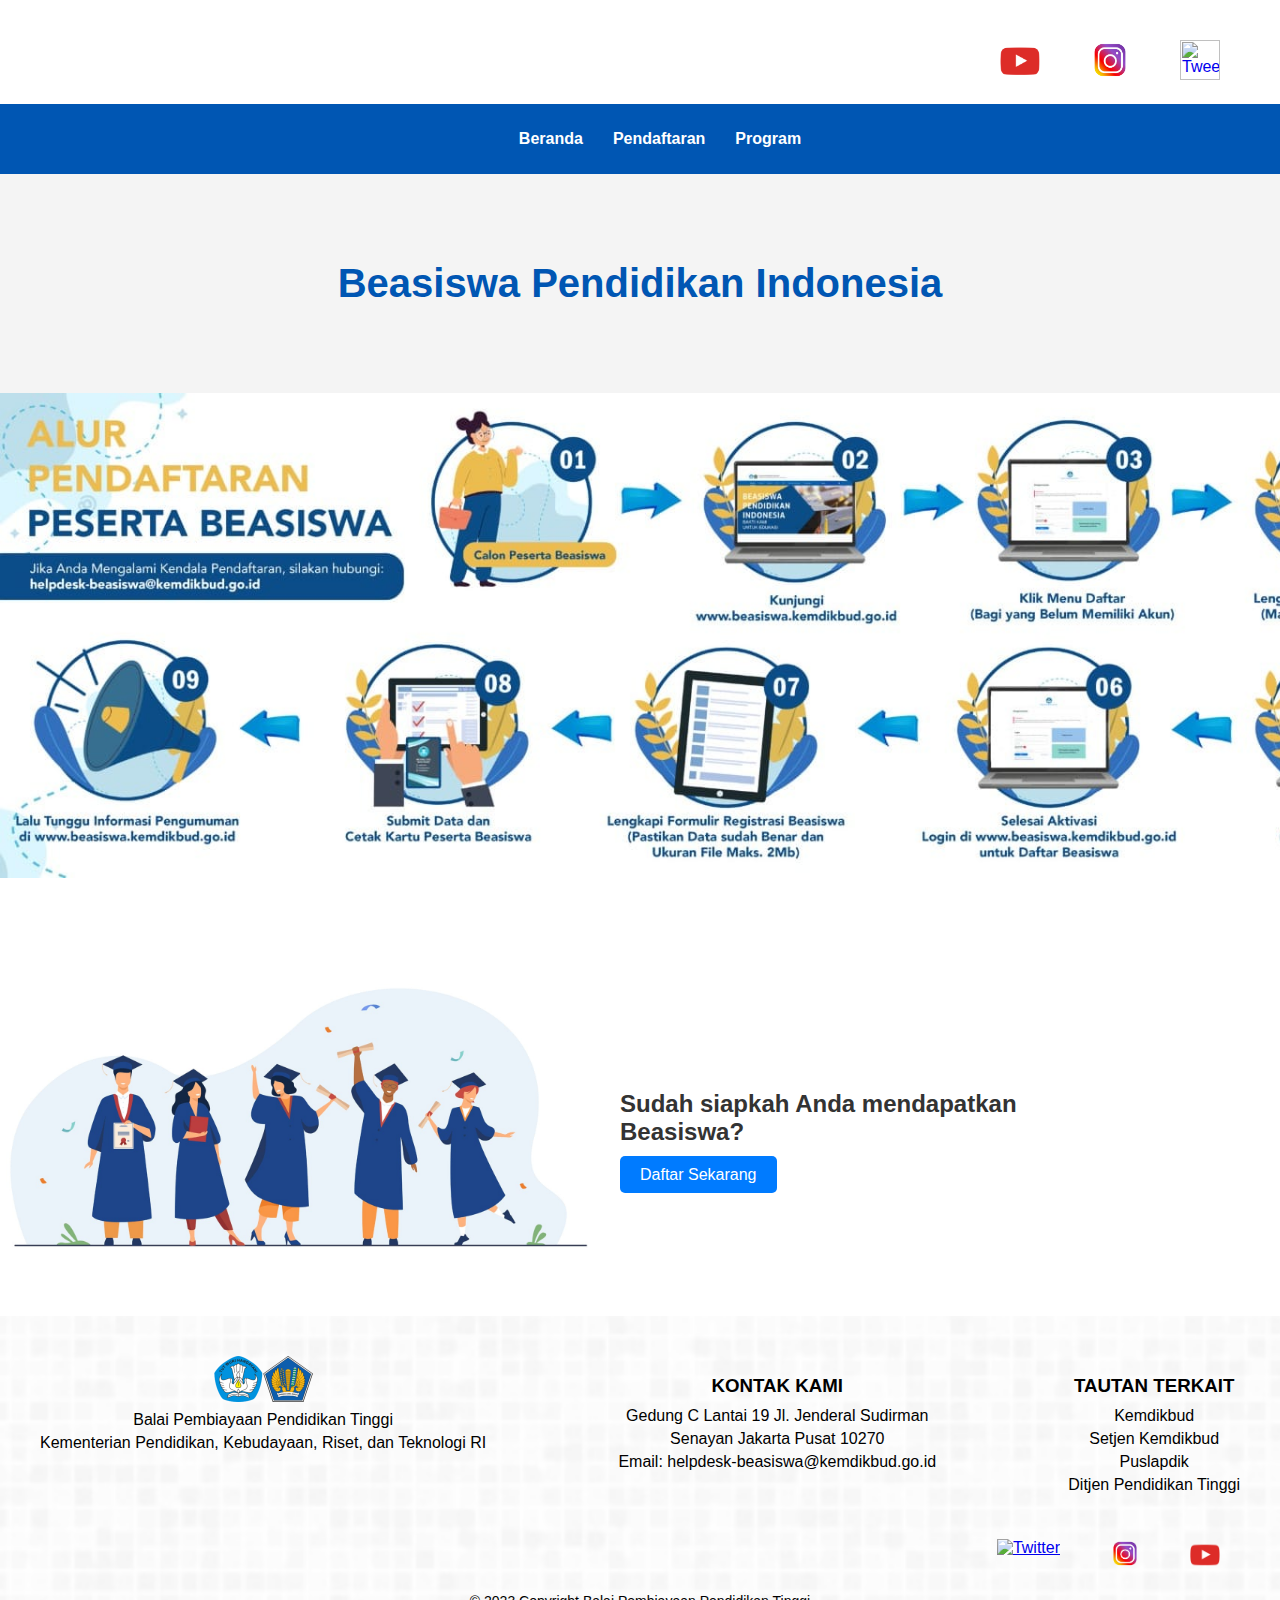
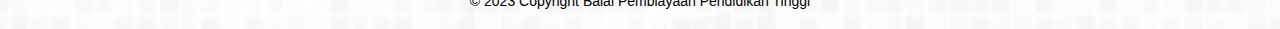
==== Tugas2/Index_2309106130.html @ 88e5c572 "Add files via upload" ====
<!DOCTYPE html>
<html lang="en">
<head>
    <link rel="stylesheet" href="Tugas.css">
    <link rel="preconnect" href="https://fonts.googleapis.com" />
    <link rel="preconnect" href="https://fonts.gstatic.com" crossorigin />
    <link
      href="https://fonts.googleapis.com/css2?family=Poppins:ital,wght@0,100;0,200;0,300;0,400;0,500;0,600;0,700;0,800;0,900;1,100;1,200;1,300;1,400;1,500;1,600;1,700;1,800;1,900&display=swap"
      rel="stylesheet"
    />
</head>
    
<body>
    <div class="header">
        <div class="Logo">
            <img src="Logo.png" alt="" align="left">
        </div>
        
        <div class="social-media">
            <div class="YT">
            <a  href="https://youtube.com/@puslapdikkemendikbudri?si=_jgeTI9poXwZzDVU" target="_blank">
                <img src="YT.png" title="YouTube" style="width:40px; height:40px;"></a>
            </div>
            <div class="IG">
            <a  href="https://www.instagram.com/puslapdik_dikbud?utm_source=ig_web_button_share_sheet&igsh=ZDNlZDc0MzIxNw==" target="_blank">
                <img src="IG.png" title="Instagram" style="width:40px; height:40px;"></a>
            </div>
            <div class="TWT">
            <a  href="https://twitter.com/puslapdik" target="_blank">
                <img src="tweet.png" title="Tweet" style="width:40px; height:40px;"></a>
            </div>
        </div>
    </div>

    <nav>
        <ul>
            <li><a href="Tugas2.html" >Beranda</a><br></li>
            <li><a href="identitasMahasiswa.html" >Pendaftaran</a><br></li>
            <li><a href="Program.html" >Program</a><br></li>
        </ul>
    </nav>

    <div class="banner">
        <h1> Beasiswa Pendidikan Indonesia</h1>
    </div>


    <div class="body">
        <div class="Alur">
            <img src="ALur.jpg" alt="" >
        </div>
    </div>

    <div class="Toga">
        <div class="Toga-content">
            <img src="Toga.jpg" alt="">
            <div class="Text">
                <h1>Sudah siapkah Anda mendapatkan Beasiswa?</h1>
                <div class="button">
                    <a href="identitasMahasiswa.html" class="btn">Daftar Sekarang</a>
                </div>
            </div>
        </div>
    </div>
    
    
 

    <footer class="footer-background">
        <div class="footer-container">
            <div class="footer-section">
                <img src="logo.png" alt="Logo" style="width: 100px;">
                <p>Balai Pembiayaan Pendidikan Tinggi</p>
                <p>Kementerian Pendidikan, Kebudayaan, Riset, dan Teknologi RI</p>
            </div>
            <div class="footer-section">
                <h3>KONTAK KAMI</h3>
                <p>Gedung C Lantai 19 Jl. Jenderal Sudirman</p>
                <p>Senayan Jakarta Pusat 10270</p>
                <p>Email: <a href=" mailto:helpdesk-beasiswa@kemdikbud.go.id">helpdesk-beasiswa@kemdikbud.go.id</a></p>
            </div>
            <div class="footer-section">
                <h3>TAUTAN TERKAIT</h3>
                <p><a href="https://www.kemdikbud.go.id/" target="_blank">Kemdikbud</a></p>
                <p><a href="https://setjen.kemdikbud.go.id/" target="_blank">Setjen Kemdikbud</a></p>
                <p><a href="https://puslapdik.kemdikbud.go.id/" target="_blank">Puslapdik</a></p>
                <p><a href="https://dikti.kemdikbud.go.id/" target="_blank">Ditjen Pendidikan Tinggi</a></p>
            </div>

        </div>
        <div class="social-media">
            <div class="YT">
            <a href="https://youtube.com/@puslapdikkemendikbudri?si=_jgeTI9poXwZzDVU">
                <img src="tweet.png" alt="Twitter" target="_blank"></a>
            </div>
            <div class="IG">
            <a href="https://www.instagram.com/puslapdik_dikbud?utm_source=ig_web_button_share_sheet&igsh=ZDNlZDc0MzIxNw==">
                <img src="IG.png" alt="Instagram" target="_blank"></a>
            </div>
            <div class="TWT">
            <a href="https://twitter.com/puslapdik">
                <img src="YT.png" alt="YouTube" target="_blank"></a>
            </div>    
        </div>
        <div class="copyright">
            &copy; 2023 Copyright Balai Pembiayaan Pendidikan Tinggi
        </div>
    </footer>
</body>
</html>
---- Tugas2/Tugas.css ----
body {
    font-family:Arial,sans-serif;
    margin: 0;
    padding: 0;
}

.header {
    display: flex;
    justify-content: space-between;
    align-items: center;
    padding: 20px;
    background-color: #fff;
}

.Logo {
    display: flex;
    align-items: center;
}

.social-media {
    display: flex;
    justify-content: flex-end;
    gap: 10px;
    
}

.YT:hover{
    transform: scale(1.05);
}
.IG:hover{
    transform: scale(1.05);
}
.TWT:hover{
    transform: scale(1.05);
}
.social-media a {
    margin: 0;
}

nav {
    background-color: #0056b3;
    padding: 10px 0;
}

nav ul {
    list-style-type: none;
    display: flex;
    justify-content: center;
}

nav ul li {
    margin: 0 15px;
}

nav ul li a {
    color: #fff;
    text-decoration: none;
    font-weight: bold;
}

nav ul li a:hover {
    text-decoration: underline;
}

.banner {
    background-color: #f4f4f4;
    text-align: center;
    padding: 60px 0;
}
.banner h1 {
    color: #0056b3;
    font-size: 2.5rem;
}

body {
    font-family: Arial, sans-serif;
}
.Alur img{
    background-position: top;
    width: 1500px;
}

.Toga {
    padding-top: 60px;
}

.Toga-content {
    display: flex;
    align-items: center;
    align-items: left;
    justify-content: space-between;
    
}

.Toga img {
    width: 600px;
}

.Text {
    margin-left: 20px; 
    text-align: left;
}

.Text h1 {
    font-size: 24px;
    color: #333;
    margin-left: opx;
    margin-right: 250px;
    
}

.button {
    margin-top: 20px;
    
}

.btn {
    padding: 10px 20px;
    font-size: 16px;
    color: white;
    background-color: #007bff;
    border: none;
    border-radius: 5px;
    cursor: pointer;
    text-decoration: none;
}

.button:hover {
    transform: scale(1.05);
    
}

.footer-background{
    background-image: url('footer.png');
    padding: 20px;
    background-repeat: no-repeat;
    background-size: cover;
}
footer {
    padding: 20px;
    text-align: center;
}

.footer-container {
    display: flex;
    justify-content: space-between;
    flex-wrap: wrap;
}

.footer-section {
    margin: 20px;
    margin-right: 20px;
    
}

.footer-section h3 {
    margin-bottom: 10px;
    font-weight: bold;
}
.footer-section p, .footer-section a {
    margin: 5px 0;
    color: rgb(0, 0, 0);
    text-decoration: none;   
}

.footer-section a:hover {
    text-decoration: underline;
}
.social-media {
    margin-top: 20px;
    margin-right: 20px;
}
.social-media img {
    width: 30px;
    margin: 0 20px;
}
.copyright {
    margin-top: 20px;
    font-size: 14px;
    
}
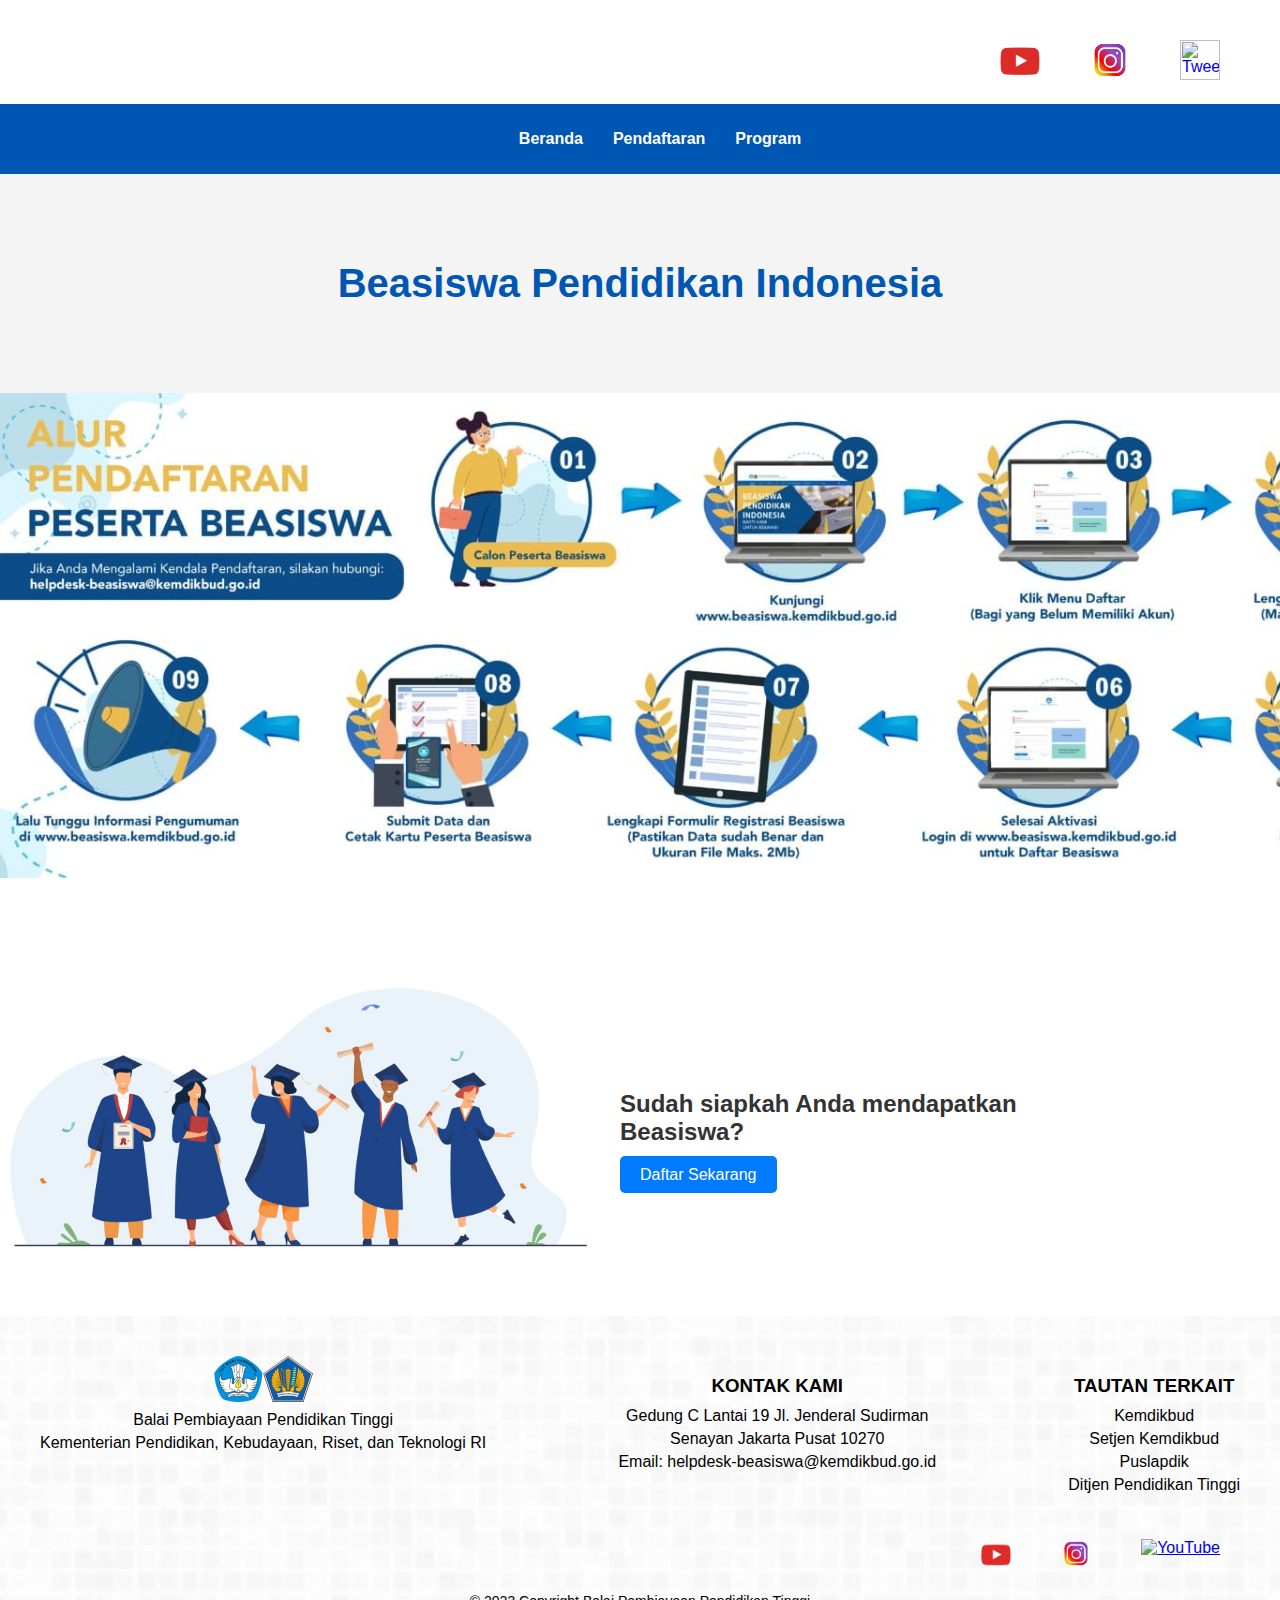
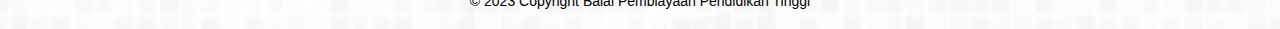
==== commit a55248dc: "Update Index_2309106130.html" ====
--- a/Tugas2/Index_2309106130.html
+++ b/Tugas2/Index_2309106130.html
@@ -91,7 +91,7 @@
         <div class="social-media">
             <div class="YT">
             <a href="https://youtube.com/@puslapdikkemendikbudri?si=_jgeTI9poXwZzDVU">
-                <img src="tweet.png" alt="Twitter" target="_blank"></a>
+                <img src="YT.png" alt="Twitter" target="_blank"></a>
             </div>
             <div class="IG">
             <a href="https://www.instagram.com/puslapdik_dikbud?utm_source=ig_web_button_share_sheet&igsh=ZDNlZDc0MzIxNw==">
@@ -99,7 +99,7 @@
             </div>
             <div class="TWT">
             <a href="https://twitter.com/puslapdik">
-                <img src="YT.png" alt="YouTube" target="_blank"></a>
+                <img src="TWT.png" alt="YouTube" target="_blank"></a>
             </div>    
         </div>
         <div class="copyright">
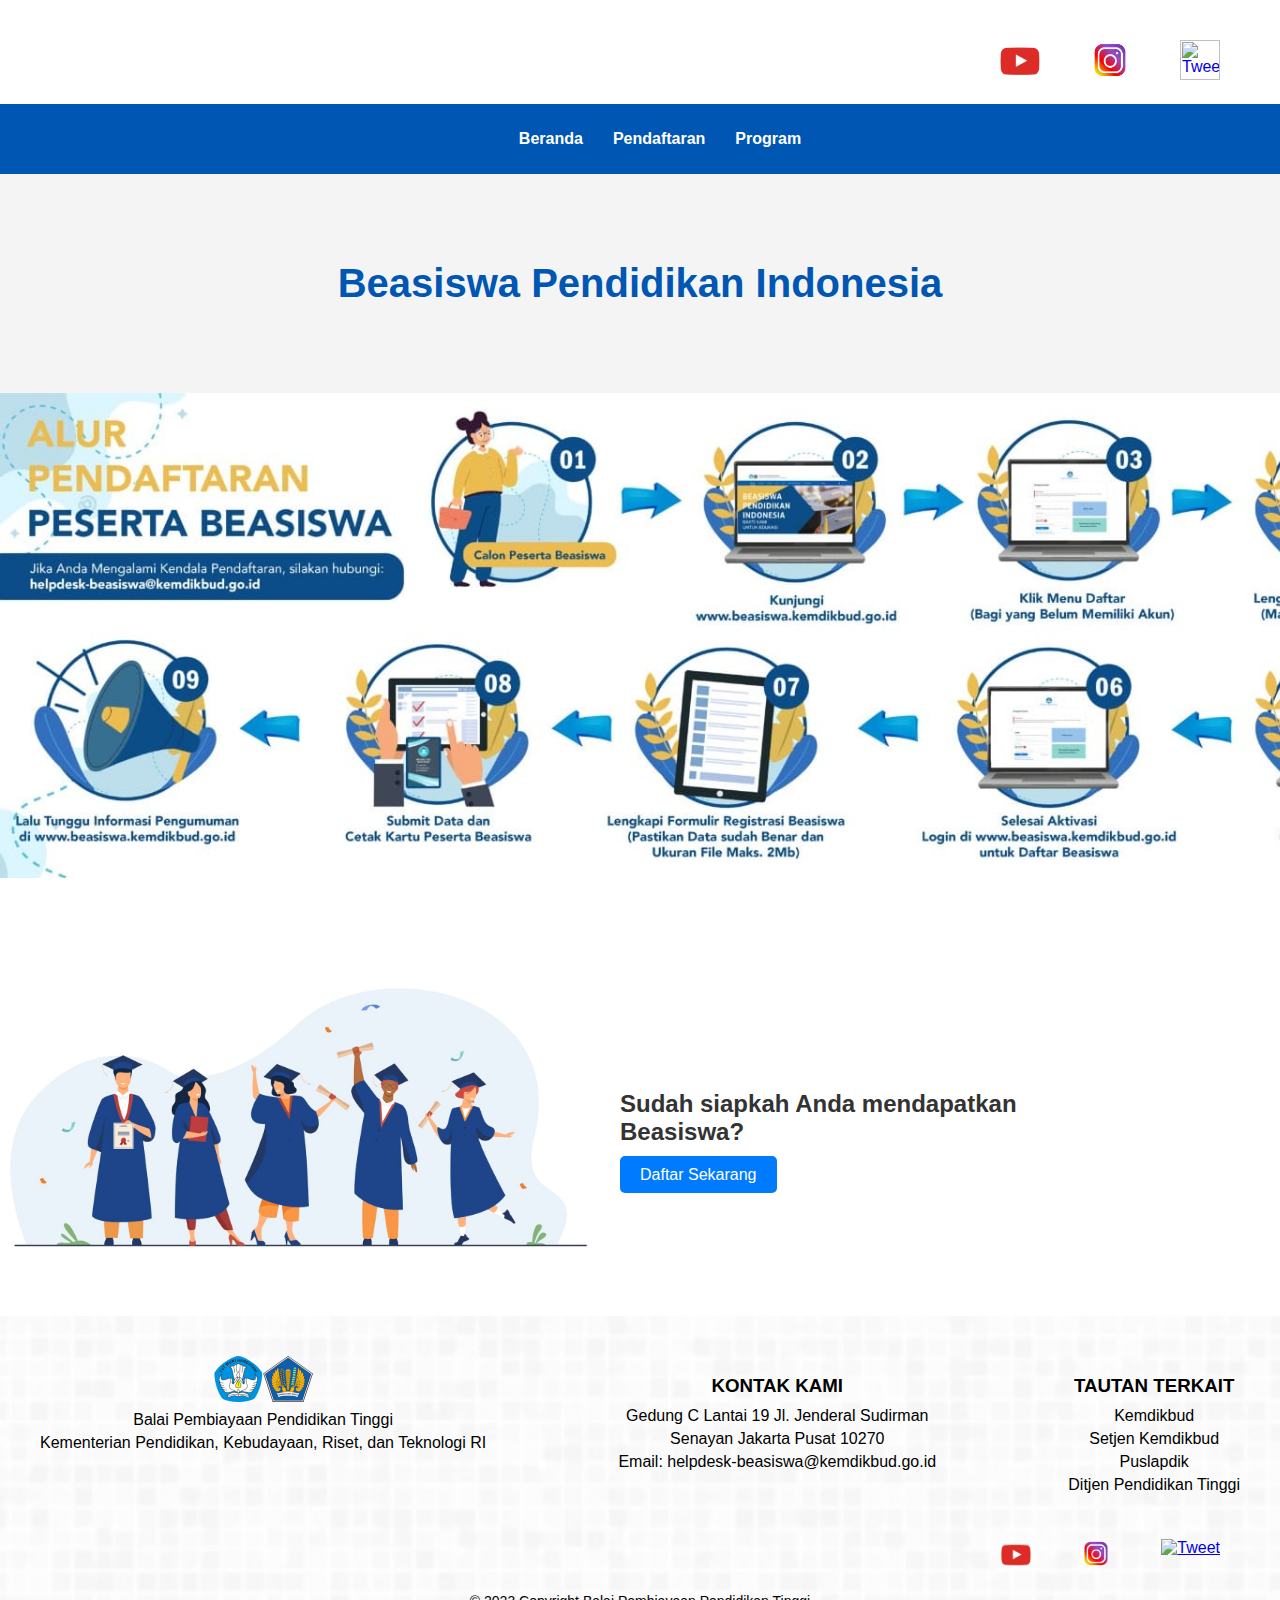
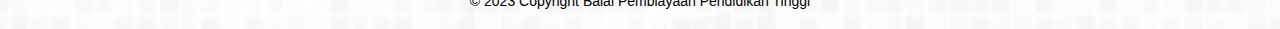
==== commit 352171bb: "Update Index_2309106130.html" ====
--- a/Tugas2/Index_2309106130.html
+++ b/Tugas2/Index_2309106130.html
@@ -91,7 +91,7 @@
         <div class="social-media">
             <div class="YT">
             <a href="https://youtube.com/@puslapdikkemendikbudri?si=_jgeTI9poXwZzDVU">
-                <img src="YT.png" alt="Twitter" target="_blank"></a>
+                <img src="YT.png" alt="YT" target="_blank"></a>
             </div>
             <div class="IG">
             <a href="https://www.instagram.com/puslapdik_dikbud?utm_source=ig_web_button_share_sheet&igsh=ZDNlZDc0MzIxNw==">
@@ -99,7 +99,7 @@
             </div>
             <div class="TWT">
             <a href="https://twitter.com/puslapdik">
-                <img src="TWT.png" alt="YouTube" target="_blank"></a>
+                <img src="TWT.png" alt="Tweet" target="_blank"></a>
             </div>    
         </div>
         <div class="copyright">
